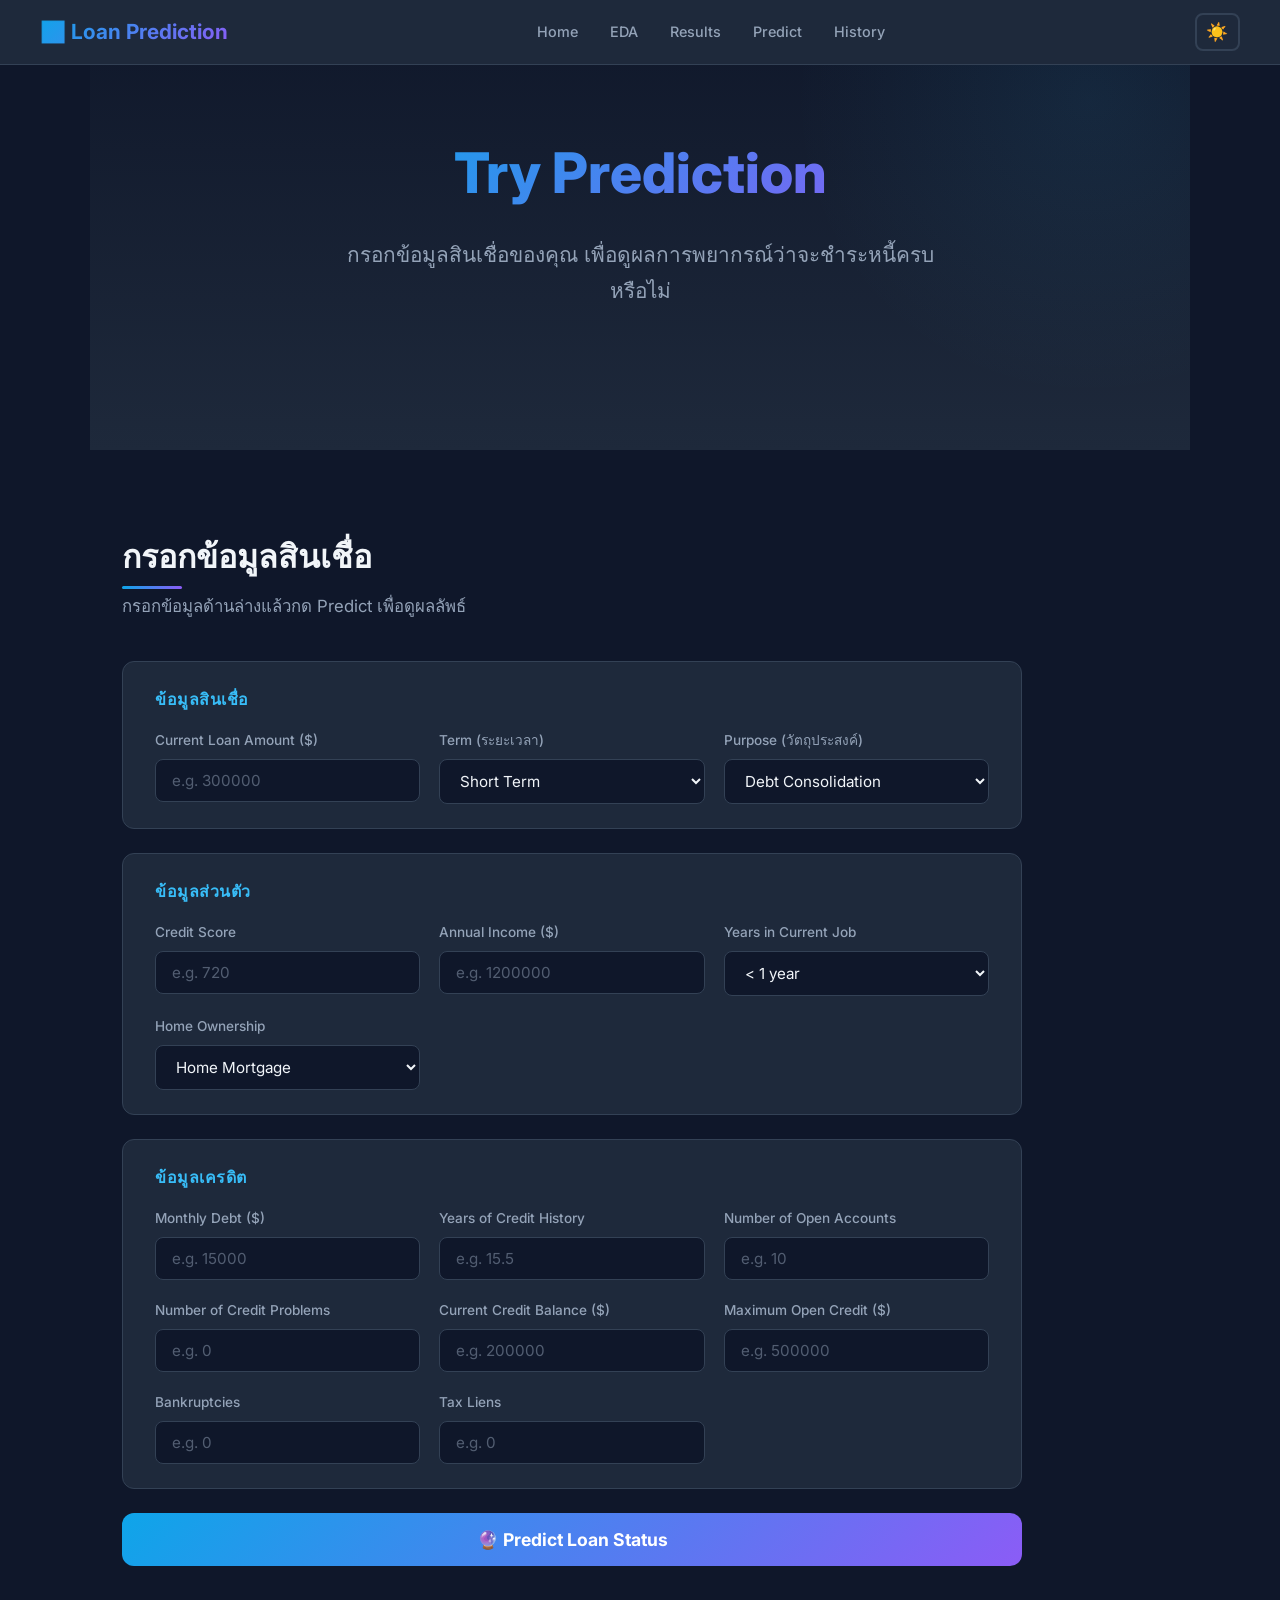
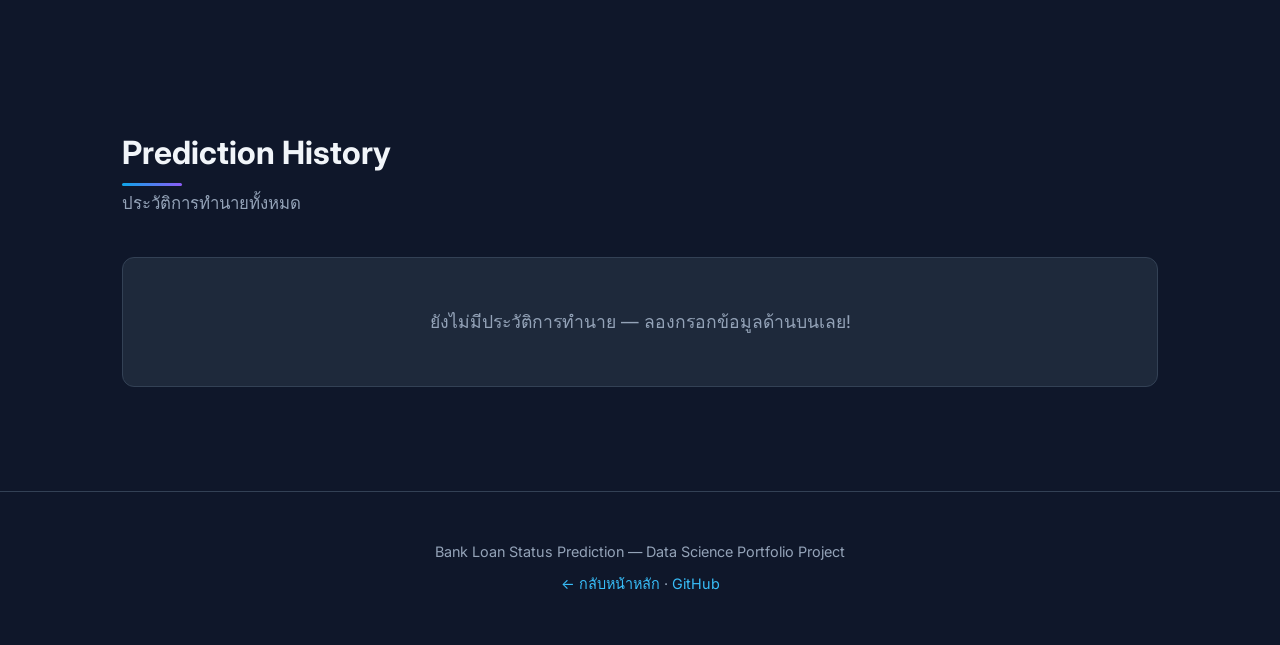
==== predict.html @ 28077593 "Add prediction page with interactive loan status prediction - predict.html: form to input loan data," ====
<!DOCTYPE html>
<html lang="th">
<head>
    <meta charset="UTF-8">
    <meta name="viewport" content="width=device-width, initial-scale=1.0">
    <title>Loan Prediction | Bank Loan Status</title>
    <link rel="preconnect" href="https://fonts.googleapis.com">
    <link rel="preconnect" href="https://fonts.gstatic.com" crossorigin>
    <link href="https://fonts.googleapis.com/css2?family=Inter:wght@400;500;600;700;800&display=swap" rel="stylesheet">
    <link rel="stylesheet" href="style.css">
</head>
<body>

    <!-- Navigation -->
    <nav>
        <div class="nav-container">
            <a href="index.html" class="logo">📊 Loan Prediction</a>
            <ul class="nav-links">
                <li><a href="index.html">Home</a></li>
                <li><a href="index.html#eda">EDA</a></li>
                <li><a href="index.html#results">Results</a></li>
                <li><a href="#predict-form">Predict</a></li>
                <li><a href="#history">History</a></li>
            </ul>
            <div style="display:flex;align-items:center;gap:0.8rem;">
                <button class="theme-toggle" aria-label="Toggle theme">☀️</button>
                <div class="hamburger">
                    <span></span><span></span><span></span>
                </div>
            </div>
        </div>
    </nav>

    <!-- Hero -->
    <section class="hero" style="min-height:50vh;padding-top:5rem;">
        <div class="hero-content">
            <h1>Try Prediction</h1>
            <p class="tagline">กรอกข้อมูลสินเชื่อของคุณ เพื่อดูผลการพยากรณ์ว่าจะชำระหนี้ครบหรือไม่</p>
        </div>
    </section>

    <!-- Prediction Form -->
    <section id="predict-form" class="fade-in">
        <h2 class="section-title">กรอกข้อมูลสินเชื่อ</h2>
        <p class="section-subtitle">กรอกข้อมูลด้านล่างแล้วกด Predict เพื่อดูผลลัพธ์</p>

        <form id="loanForm" class="predict-form">
            <!-- Row 1: Loan Info -->
            <div class="form-section">
                <h3 class="form-section-title">ข้อมูลสินเชื่อ</h3>
                <div class="form-grid">
                    <div class="form-group">
                        <label for="loanAmount">Current Loan Amount ($)</label>
                        <input type="number" id="loanAmount" placeholder="e.g. 300000" required>
                    </div>
                    <div class="form-group">
                        <label for="term">Term (ระยะเวลา)</label>
                        <select id="term" required>
                            <option value="Short Term">Short Term</option>
                            <option value="Long Term">Long Term</option>
                        </select>
                    </div>
                    <div class="form-group">
                        <label for="purpose">Purpose (วัตถุประสงค์)</label>
                        <select id="purpose" required>
                            <option value="Debt Consolidation">Debt Consolidation</option>
                            <option value="Home Improvements">Home Improvements</option>
                            <option value="Buy House">Buy House</option>
                            <option value="Buy a Car">Buy a Car</option>
                            <option value="Business Loan">Business Loan</option>
                            <option value="Medical Bills">Medical Bills</option>
                            <option value="Take a Trip">Take a Trip</option>
                            <option value="Educational Expenses">Educational Expenses</option>
                            <option value="small_business">Small Business</option>
                            <option value="wedding">Wedding</option>
                            <option value="major_purchase">Major Purchase</option>
                            <option value="moving">Moving</option>
                            <option value="vacation">Vacation</option>
                            <option value="renewable_energy">Renewable Energy</option>
                            <option value="Other">Other</option>
                        </select>
                    </div>
                </div>
            </div>

            <!-- Row 2: Personal Info -->
            <div class="form-section">
                <h3 class="form-section-title">ข้อมูลส่วนตัว</h3>
                <div class="form-grid">
                    <div class="form-group">
                        <label for="creditScore">Credit Score</label>
                        <input type="number" id="creditScore" placeholder="e.g. 720" min="300" max="850" required>
                    </div>
                    <div class="form-group">
                        <label for="annualIncome">Annual Income ($)</label>
                        <input type="number" id="annualIncome" placeholder="e.g. 1200000" required>
                    </div>
                    <div class="form-group">
                        <label for="yearsJob">Years in Current Job</label>
                        <select id="yearsJob" required>
                            <option value="0">< 1 year</option>
                            <option value="1">1 year</option>
                            <option value="2">2 years</option>
                            <option value="3">3 years</option>
                            <option value="4">4 years</option>
                            <option value="5">5 years</option>
                            <option value="6">6 years</option>
                            <option value="7">7 years</option>
                            <option value="8">8 years</option>
                            <option value="9">9 years</option>
                            <option value="10">10+ years</option>
                        </select>
                    </div>
                    <div class="form-group">
                        <label for="homeOwnership">Home Ownership</label>
                        <select id="homeOwnership" required>
                            <option value="Home Mortgage">Home Mortgage</option>
                            <option value="Own Home">Own Home</option>
                            <option value="Rent">Rent</option>
                            <option value="HaveMortgage">Have Mortgage</option>
                        </select>
                    </div>
                </div>
            </div>

            <!-- Row 3: Credit Info -->
            <div class="form-section">
                <h3 class="form-section-title">ข้อมูลเครดิต</h3>
                <div class="form-grid">
                    <div class="form-group">
                        <label for="monthlyDebt">Monthly Debt ($)</label>
                        <input type="number" id="monthlyDebt" step="0.01" placeholder="e.g. 15000" required>
                    </div>
                    <div class="form-group">
                        <label for="creditHistory">Years of Credit History</label>
                        <input type="number" id="creditHistory" step="0.1" placeholder="e.g. 15.5" required>
                    </div>
                    <div class="form-group">
                        <label for="openAccounts">Number of Open Accounts</label>
                        <input type="number" id="openAccounts" placeholder="e.g. 10" required>
                    </div>
                    <div class="form-group">
                        <label for="creditProblems">Number of Credit Problems</label>
                        <input type="number" id="creditProblems" placeholder="e.g. 0" required>
                    </div>
                    <div class="form-group">
                        <label for="creditBalance">Current Credit Balance ($)</label>
                        <input type="number" id="creditBalance" placeholder="e.g. 200000" required>
                    </div>
                    <div class="form-group">
                        <label for="maxCredit">Maximum Open Credit ($)</label>
                        <input type="number" id="maxCredit" placeholder="e.g. 500000" required>
                    </div>
                    <div class="form-group">
                        <label for="bankruptcies">Bankruptcies</label>
                        <input type="number" id="bankruptcies" placeholder="e.g. 0" required>
                    </div>
                    <div class="form-group">
                        <label for="taxLiens">Tax Liens</label>
                        <input type="number" id="taxLiens" placeholder="e.g. 0" required>
                    </div>
                </div>
            </div>

            <button type="submit" class="predict-btn">🔮 Predict Loan Status</button>
        </form>
    </section>

    <!-- Result Section -->
    <section id="result-section" class="fade-in" style="display:none;">
        <div id="result-card" class="result-card">
            <div class="result-icon" id="result-icon"></div>
            <h2 id="result-status"></h2>
            <p id="result-detail"></p>
            <div class="result-meter">
                <div class="meter-label">
                    <span>Fully Paid</span>
                    <span>Charged Off</span>
                </div>
                <div class="meter-bar">
                    <div class="meter-fill" id="meter-fill"></div>
                </div>
                <p class="meter-value" id="meter-value"></p>
            </div>
        </div>
    </section>

    <!-- History Section -->
    <section id="history" class="fade-in">
        <h2 class="section-title">Prediction History</h2>
        <p class="section-subtitle">ประวัติการทำนายทั้งหมด</p>

        <div id="history-empty" class="card" style="text-align:center;padding:3rem;">
            <p style="color:var(--text-secondary);font-size:1.1rem;">ยังไม่มีประวัติการทำนาย — ลองกรอกข้อมูลด้านบนเลย!</p>
        </div>

        <div id="history-container" style="display:none;">
            <div style="display:flex;justify-content:space-between;align-items:center;margin-bottom:1rem;">
                <span id="history-count" style="color:var(--text-secondary);"></span>
                <button class="clear-btn" id="clearHistory">ล้างประวัติทั้งหมด</button>
            </div>
            <div class="table-wrapper">
                <table class="data-table" id="history-table">
                    <thead>
                        <tr>
                            <th>#</th>
                            <th>Date</th>
                            <th>Loan Amount</th>
                            <th>Credit Score</th>
                            <th>Annual Income</th>
                            <th>Purpose</th>
                            <th>Result</th>
                            <th>Probability</th>
                        </tr>
                    </thead>
                    <tbody id="history-body"></tbody>
                </table>
            </div>
        </div>
    </section>

    <!-- Footer -->
    <footer>
        <p>Bank Loan Status Prediction — Data Science Portfolio Project</p>
        <p style="margin-top:0.5rem;">
            <a href="index.html">← กลับหน้าหลัก</a> ·
            <a href="https://github.com/Natpaphonnn/Bank_Loan" target="_blank">GitHub</a>
        </p>
    </footer>

    <script>
    // ===== Theme Toggle =====
    const themeToggle = document.querySelector('.theme-toggle');
    const savedTheme = localStorage.getItem('theme') || 'dark';
    if (savedTheme === 'light') {
        document.body.setAttribute('data-theme', 'light');
        themeToggle.textContent = '🌙';
    }
    themeToggle.addEventListener('click', () => {
        const isLight = document.body.getAttribute('data-theme') === 'light';
        if (isLight) {
            document.body.removeAttribute('data-theme');
            themeToggle.textContent = '☀️';
            localStorage.setItem('theme', 'dark');
        } else {
            document.body.setAttribute('data-theme', 'light');
            themeToggle.textContent = '🌙';
            localStorage.setItem('theme', 'light');
        }
    });

    // ===== Hamburger =====
    const hamburger = document.querySelector('.hamburger');
    const navLinks = document.querySelector('.nav-links');
    hamburger.addEventListener('click', () => navLinks.classList.toggle('active'));
    navLinks.querySelectorAll('a').forEach(a => a.addEventListener('click', () => navLinks.classList.remove('active')));

    // ===== Scroll Animation =====
    const observer = new IntersectionObserver(entries => {
        entries.forEach(e => { if (e.isIntersecting) e.target.classList.add('visible'); });
    }, { threshold: 0.1 });
    document.querySelectorAll('.fade-in').forEach(el => observer.observe(el));

    // ===== Model Data =====
    let MODEL = null;

    fetch('model_data.json')
        .then(r => r.json())
        .then(data => { MODEL = data; })
        .catch(err => console.error('Failed to load model:', err));

    // ===== Sigmoid =====
    function sigmoid(z) {
        if (z > 500) return 1;
        if (z < -500) return 0;
        return 1 / (1 + Math.exp(-z));
    }

    // ===== Prediction =====
    function predict(formData) {
        const featureValues = [];

        // Numerical features
        featureValues.push(formData.loanAmount);       // Current Loan Amount
        featureValues.push(formData.creditScore);       // Credit Score
        featureValues.push(formData.annualIncome);      // Annual Income
        featureValues.push(formData.monthlyDebt);       // Monthly Debt
        featureValues.push(formData.creditHistory);     // Years of Credit History
        featureValues.push(formData.openAccounts);      // Number of Open Accounts
        featureValues.push(formData.creditProblems);    // Number of Credit Problems
        featureValues.push(formData.creditBalance);     // Current Credit Balance
        featureValues.push(formData.maxCredit);         // Maximum Open Credit
        featureValues.push(formData.bankruptcies);      // Bankruptcies
        featureValues.push(formData.taxLiens);          // Tax Liens
        featureValues.push(formData.yearsJob);          // Years in current job

        // One-hot: Term (drop_first = Long Term, so Short Term = 1)
        featureValues.push(formData.term === 'Short Term' ? 1 : 0);

        // One-hot: Home Ownership (drop_first = HaveMortgage)
        featureValues.push(formData.homeOwnership === 'Home Mortgage' ? 1 : 0);
        featureValues.push(formData.homeOwnership === 'Own Home' ? 1 : 0);
        featureValues.push(formData.homeOwnership === 'Rent' ? 1 : 0);

        // One-hot: Purpose (drop_first = Business Loan)
        const purposeList = ['Buy House', 'Buy a Car', 'Debt Consolidation', 'Educational Expenses',
                             'Home Improvements', 'Medical Bills', 'Other', 'Take a Trip',
                             'major_purchase', 'moving', 'other', 'renewable_energy',
                             'small_business', 'vacation', 'wedding'];
        for (const p of purposeList) {
            featureValues.push(formData.purpose === p ? 1 : 0);
        }

        // Engineered features
        const dti = formData.monthlyDebt / (formData.annualIncome / 12 + 1);
        const cu = formData.creditBalance / (formData.maxCredit + 1);
        const lti = formData.loanAmount / (formData.annualIncome + 1);
        featureValues.push(isFinite(dti) ? dti : 0);
        featureValues.push(isFinite(cu) ? cu : 0);
        featureValues.push(isFinite(lti) ? lti : 0);

        // Scale features
        const scaled = featureValues.map((v, i) => {
            const mean = MODEL.scaler_mean[i];
            const scale = MODEL.scaler_scale[i];
            return scale !== 0 ? (v - mean) / scale : 0;
        });

        // Linear combination
        let z = MODEL.intercept;
        for (let i = 0; i < scaled.length; i++) {
            const s = scaled[i];
            if (isFinite(s)) {
                z += s * MODEL.coefficients[i];
            }
        }

        return sigmoid(z);
    }

    // ===== Form Submit =====
    document.getElementById('loanForm').addEventListener('submit', function(e) {
        e.preventDefault();

        if (!MODEL) {
            alert('Model is still loading, please wait...');
            return;
        }

        const formData = {
            loanAmount: parseFloat(document.getElementById('loanAmount').value),
            term: document.getElementById('term').value,
            creditScore: parseFloat(document.getElementById('creditScore').value),
            annualIncome: parseFloat(document.getElementById('annualIncome').value),
            yearsJob: parseFloat(document.getElementById('yearsJob').value),
            homeOwnership: document.getElementById('homeOwnership').value,
            purpose: document.getElementById('purpose').value,
            monthlyDebt: parseFloat(document.getElementById('monthlyDebt').value),
            creditHistory: parseFloat(document.getElementById('creditHistory').value),
            openAccounts: parseFloat(document.getElementById('openAccounts').value),
            creditProblems: parseFloat(document.getElementById('creditProblems').value),
            creditBalance: parseFloat(document.getElementById('creditBalance').value),
            maxCredit: parseFloat(document.getElementById('maxCredit').value),
            bankruptcies: parseFloat(document.getElementById('bankruptcies').value),
            taxLiens: parseFloat(document.getElementById('taxLiens').value),
        };

        const probability = predict(formData);
        const isChargedOff = probability >= 0.5;

        // Show result
        const resultSection = document.getElementById('result-section');
        resultSection.style.display = 'block';

        const resultCard = document.getElementById('result-card');
        resultCard.className = 'result-card ' + (isChargedOff ? 'result-danger' : 'result-success');

        document.getElementById('result-icon').textContent = isChargedOff ? '⚠️' : '✅';
        document.getElementById('result-status').textContent = isChargedOff ? 'Charged Off' : 'Fully Paid';
        document.getElementById('result-detail').textContent = isChargedOff
            ? 'Model ทำนายว่ามีความเสี่ยงสูงที่จะผิดนัดชำระหนี้'
            : 'Model ทำนายว่ามีแนวโน้มชำระหนี้ครบตามกำหนด';

        const meterFill = document.getElementById('meter-fill');
        meterFill.style.width = (probability * 100) + '%';
        meterFill.style.background = isChargedOff
            ? 'linear-gradient(90deg, #f59e0b, #ef4444)'
            : 'linear-gradient(90deg, #10b981, #3b82f6)';

        document.getElementById('meter-value').textContent =
            `Charged Off Probability: ${(probability * 100).toFixed(1)}%`;

        resultSection.scrollIntoView({ behavior: 'smooth', block: 'center' });

        // Save to history
        saveToHistory(formData, probability, isChargedOff);
    });

    // ===== History =====
    function getHistory() {
        return JSON.parse(localStorage.getItem('loanPredictions') || '[]');
    }

    function saveToHistory(formData, probability, isChargedOff) {
        const history = getHistory();
        history.unshift({
            date: new Date().toLocaleString('th-TH'),
            loanAmount: formData.loanAmount,
            creditScore: formData.creditScore,
            annualIncome: formData.annualIncome,
            purpose: formData.purpose,
            result: isChargedOff ? 'Charged Off' : 'Fully Paid',
            probability: (probability * 100).toFixed(1),
        });
        // Keep max 50 records
        if (history.length > 50) history.pop();
        localStorage.setItem('loanPredictions', JSON.stringify(history));
        renderHistory();
    }

    function renderHistory() {
        const history = getHistory();
        const emptyEl = document.getElementById('history-empty');
        const containerEl = document.getElementById('history-container');
        const bodyEl = document.getElementById('history-body');
        const countEl = document.getElementById('history-count');

        if (history.length === 0) {
            emptyEl.style.display = 'block';
            containerEl.style.display = 'none';
            return;
        }

        emptyEl.style.display = 'none';
        containerEl.style.display = 'block';
        countEl.textContent = `ทั้งหมด ${history.length} รายการ`;

        bodyEl.innerHTML = history.map((item, i) => `
            <tr>
                <td>${i + 1}</td>
                <td>${item.date}</td>
                <td>$${Number(item.loanAmount).toLocaleString()}</td>
                <td>${item.creditScore}</td>
                <td>$${Number(item.annualIncome).toLocaleString()}</td>
                <td>${item.purpose}</td>
                <td><span class="status-badge ${item.result === 'Charged Off' ? 'badge-danger' : 'badge-success'}">${item.result}</span></td>
                <td>${item.probability}%</td>
            </tr>
        `).join('');
    }

    document.getElementById('clearHistory').addEventListener('click', () => {
        if (confirm('ต้องการล้างประวัติการทำนายทั้งหมดหรือไม่?')) {
            localStorage.removeItem('loanPredictions');
            renderHistory();
        }
    });

    // Initial render
    renderHistory();
    </script>
</body>
</html>
---- style.css ----
/* ===== CSS Variables ===== */
:root {
    --bg-primary: #0f172a;
    --bg-secondary: #1e293b;
    --bg-card: #1e293b;
    --text-primary: #f1f5f9;
    --text-secondary: #94a3b8;
    --accent: #38bdf8;
    --accent-green: #34d399;
    --accent-red: #f87171;
    --accent-purple: #a78bfa;
    --gradient-start: #0ea5e9;
    --gradient-end: #8b5cf6;
    --border: #334155;
    --shadow: rgba(0, 0, 0, 0.3);
}

[data-theme="light"] {
    --bg-primary: #f8fafc;
    --bg-secondary: #e2e8f0;
    --bg-card: #ffffff;
    --text-primary: #1e293b;
    --text-secondary: #64748b;
    --border: #cbd5e1;
    --shadow: rgba(0, 0, 0, 0.1);
}

/* ===== Reset & Base ===== */
* {
    margin: 0;
    padding: 0;
    box-sizing: border-box;
}

html {
    scroll-behavior: smooth;
}

body {
    font-family: 'Inter', -apple-system, BlinkMacSystemFont, sans-serif;
    background-color: var(--bg-primary);
    color: var(--text-primary);
    line-height: 1.7;
    transition: background-color 0.3s, color 0.3s;
}

/* ===== Navigation ===== */
nav {
    position: fixed;
    top: 0;
    width: 100%;
    background: var(--bg-secondary);
    backdrop-filter: blur(10px);
    border-bottom: 1px solid var(--border);
    z-index: 1000;
    padding: 0 2rem;
}

nav .nav-container {
    max-width: 1200px;
    margin: 0 auto;
    display: flex;
    justify-content: space-between;
    align-items: center;
    height: 64px;
}

nav .logo {
    font-size: 1.3rem;
    font-weight: 700;
    background: linear-gradient(135deg, var(--gradient-start), var(--gradient-end));
    -webkit-background-clip: text;
    -webkit-text-fill-color: transparent;
    background-clip: text;
}

nav .nav-links {
    display: flex;
    gap: 2rem;
    list-style: none;
}

nav .nav-links a {
    color: var(--text-secondary);
    text-decoration: none;
    font-size: 0.9rem;
    font-weight: 500;
    transition: color 0.3s;
}

nav .nav-links a:hover {
    color: var(--accent);
}

.theme-toggle {
    background: none;
    border: 2px solid var(--border);
    color: var(--text-primary);
    cursor: pointer;
    padding: 0.4rem 0.6rem;
    border-radius: 8px;
    font-size: 1.1rem;
    transition: border-color 0.3s;
}

.theme-toggle:hover {
    border-color: var(--accent);
}

.hamburger {
    display: none;
    flex-direction: column;
    cursor: pointer;
    gap: 5px;
}

.hamburger span {
    width: 25px;
    height: 2px;
    background: var(--text-primary);
    transition: 0.3s;
}

/* ===== Hero Section ===== */
.hero {
    min-height: 100vh;
    display: flex;
    align-items: center;
    justify-content: center;
    text-align: center;
    padding: 6rem 2rem 4rem;
    background: linear-gradient(180deg, var(--bg-primary) 0%, var(--bg-secondary) 100%);
    position: relative;
    overflow: hidden;
}

.hero::before {
    content: '';
    position: absolute;
    width: 600px;
    height: 600px;
    background: radial-gradient(circle, rgba(56, 189, 248, 0.08) 0%, transparent 70%);
    top: -200px;
    right: -200px;
    border-radius: 50%;
}

.hero-content {
    max-width: 800px;
    z-index: 1;
}

.hero h1 {
    font-size: 3.5rem;
    font-weight: 800;
    margin-bottom: 1rem;
    background: linear-gradient(135deg, var(--gradient-start), var(--gradient-end));
    -webkit-background-clip: text;
    -webkit-text-fill-color: transparent;
    background-clip: text;
}

.hero .tagline {
    font-size: 1.3rem;
    color: var(--text-secondary);
    margin-bottom: 2rem;
    max-width: 600px;
    margin-left: auto;
    margin-right: auto;
}

.hero .stats {
    display: flex;
    justify-content: center;
    gap: 3rem;
    margin-top: 3rem;
}

.hero .stat-item {
    text-align: center;
}

.hero .stat-number {
    font-size: 2.5rem;
    font-weight: 800;
    color: var(--accent);
}

.hero .stat-label {
    font-size: 0.85rem;
    color: var(--text-secondary);
    text-transform: uppercase;
    letter-spacing: 1px;
}

/* ===== Sections ===== */
section {
    padding: 5rem 2rem;
    max-width: 1100px;
    margin: 0 auto;
}

.section-title {
    font-size: 2rem;
    font-weight: 700;
    margin-bottom: 0.5rem;
    position: relative;
    display: inline-block;
}

.section-title::after {
    content: '';
    position: absolute;
    bottom: -5px;
    left: 0;
    width: 60px;
    height: 3px;
    background: linear-gradient(90deg, var(--gradient-start), var(--gradient-end));
    border-radius: 2px;
}

.section-subtitle {
    color: var(--text-secondary);
    margin-bottom: 2.5rem;
    font-size: 1.05rem;
}

/* ===== Cards ===== */
.card {
    background: var(--bg-card);
    border: 1px solid var(--border);
    border-radius: 12px;
    padding: 2rem;
    margin-bottom: 1.5rem;
    transition: transform 0.3s, box-shadow 0.3s;
}

.card:hover {
    transform: translateY(-3px);
    box-shadow: 0 8px 30px var(--shadow);
}

.card h3 {
    font-size: 1.2rem;
    margin-bottom: 0.8rem;
    color: var(--accent);
}

.card p {
    color: var(--text-secondary);
    line-height: 1.8;
}

/* ===== Grid Layouts ===== */
.grid-2 {
    display: grid;
    grid-template-columns: repeat(2, 1fr);
    gap: 1.5rem;
}

.grid-3 {
    display: grid;
    grid-template-columns: repeat(3, 1fr);
    gap: 1.5rem;
}

/* ===== Data Overview Table ===== */
.data-table {
    width: 100%;
    border-collapse: collapse;
    margin-top: 1.5rem;
}

.data-table th,
.data-table td {
    padding: 0.8rem 1rem;
    text-align: left;
    border-bottom: 1px solid var(--border);
}

.data-table th {
    color: var(--accent);
    font-weight: 600;
    font-size: 0.9rem;
    text-transform: uppercase;
    letter-spacing: 0.5px;
}

.data-table td {
    color: var(--text-secondary);
    font-size: 0.95rem;
}

.data-table tr:hover td {
    color: var(--text-primary);
}

/* ===== Chart Images ===== */
.chart-container {
    background: var(--bg-card);
    border: 1px solid var(--border);
    border-radius: 12px;
    padding: 1.5rem;
    margin-bottom: 1.5rem;
    text-align: center;
}

.chart-container img {
    max-width: 100%;
    height: auto;
    border-radius: 8px;
}

.chart-container .chart-caption {
    margin-top: 0.8rem;
    color: var(--text-secondary);
    font-size: 0.9rem;
    font-style: italic;
}

/* ===== Methodology Timeline ===== */
.timeline {
    position: relative;
    padding-left: 2rem;
}

.timeline::before {
    content: '';
    position: absolute;
    left: 0;
    top: 0;
    bottom: 0;
    width: 2px;
    background: linear-gradient(180deg, var(--gradient-start), var(--gradient-end));
}

.timeline-item {
    position: relative;
    margin-bottom: 2rem;
    padding-left: 1.5rem;
}

.timeline-item::before {
    content: '';
    position: absolute;
    left: -2.35rem;
    top: 0.5rem;
    width: 12px;
    height: 12px;
    border-radius: 50%;
    background: var(--accent);
    border: 2px solid var(--bg-primary);
}

.timeline-item h3 {
    color: var(--accent);
    font-size: 1.1rem;
    margin-bottom: 0.3rem;
}

.timeline-item .step-number {
    font-size: 0.75rem;
    color: var(--accent-purple);
    text-transform: uppercase;
    letter-spacing: 1px;
    font-weight: 600;
}

.timeline-item p {
    color: var(--text-secondary);
}

/* ===== Results Metrics ===== */
.metric-card {
    background: var(--bg-card);
    border: 1px solid var(--border);
    border-radius: 12px;
    padding: 1.5rem;
    text-align: center;
}

.metric-value {
    font-size: 2.2rem;
    font-weight: 800;
    background: linear-gradient(135deg, var(--gradient-start), var(--gradient-end));
    -webkit-background-clip: text;
    -webkit-text-fill-color: transparent;
    background-clip: text;
}

.metric-label {
    color: var(--text-secondary);
    font-size: 0.85rem;
    text-transform: uppercase;
    letter-spacing: 1px;
    margin-top: 0.3rem;
}

/* ===== Insights ===== */
.insight-item {
    display: flex;
    gap: 1rem;
    margin-bottom: 1.5rem;
    padding: 1.5rem;
    background: var(--bg-card);
    border: 1px solid var(--border);
    border-radius: 12px;
    border-left: 4px solid var(--accent);
}

.insight-icon {
    font-size: 1.5rem;
    flex-shrink: 0;
}

.insight-item h4 {
    color: var(--text-primary);
    margin-bottom: 0.3rem;
}

.insight-item p {
    color: var(--text-secondary);
    font-size: 0.95rem;
}

/* ===== Tags ===== */
.tag {
    display: inline-block;
    padding: 0.3rem 0.8rem;
    background: rgba(56, 189, 248, 0.1);
    color: var(--accent);
    border-radius: 20px;
    font-size: 0.8rem;
    font-weight: 500;
    margin: 0.2rem;
}

/* ===== Footer ===== */
footer {
    text-align: center;
    padding: 3rem 2rem;
    border-top: 1px solid var(--border);
    color: var(--text-secondary);
    font-size: 0.9rem;
}

footer a {
    color: var(--accent);
    text-decoration: none;
}

/* ===== Scroll Animation ===== */
.fade-in {
    opacity: 0;
    transform: translateY(30px);
    transition: opacity 0.6s ease, transform 0.6s ease;
}

.fade-in.visible {
    opacity: 1;
    transform: translateY(0);
}

/* ===== Prediction Form ===== */
.predict-form {
    max-width: 900px;
}

.form-section {
    background: var(--bg-card);
    border: 1px solid var(--border);
    border-radius: 12px;
    padding: 1.5rem 2rem;
    margin-bottom: 1.5rem;
}

.form-section-title {
    color: var(--accent);
    font-size: 1rem;
    font-weight: 600;
    margin-bottom: 1rem;
    text-transform: uppercase;
    letter-spacing: 0.5px;
}

.form-grid {
    display: grid;
    grid-template-columns: repeat(auto-fill, minmax(220px, 1fr));
    gap: 1.2rem;
}

.form-group {
    display: flex;
    flex-direction: column;
}

.form-group label {
    font-size: 0.85rem;
    color: var(--text-secondary);
    margin-bottom: 0.4rem;
    font-weight: 500;
}

.form-group input,
.form-group select {
    padding: 0.7rem 1rem;
    border: 1px solid var(--border);
    border-radius: 8px;
    background: var(--bg-primary);
    color: var(--text-primary);
    font-size: 0.95rem;
    font-family: inherit;
    transition: border-color 0.3s;
}

.form-group input:focus,
.form-group select:focus {
    outline: none;
    border-color: var(--accent);
    box-shadow: 0 0 0 3px rgba(56, 189, 248, 0.15);
}

.form-group input::placeholder {
    color: var(--text-secondary);
    opacity: 0.5;
}

.predict-btn {
    display: block;
    width: 100%;
    padding: 1rem;
    margin-top: 0.5rem;
    border: none;
    border-radius: 12px;
    background: linear-gradient(135deg, var(--gradient-start), var(--gradient-end));
    color: white;
    font-size: 1.1rem;
    font-weight: 700;
    font-family: inherit;
    cursor: pointer;
    transition: transform 0.2s, box-shadow 0.2s;
}

.predict-btn:hover {
    transform: translateY(-2px);
    box-shadow: 0 6px 20px rgba(14, 165, 233, 0.3);
}

.predict-btn:active {
    transform: translateY(0);
}

/* ===== Result Card ===== */
.result-card {
    text-align: center;
    padding: 3rem 2rem;
    border-radius: 16px;
    border: 2px solid var(--border);
    background: var(--bg-card);
    max-width: 600px;
    margin: 0 auto;
}

.result-card.result-success {
    border-color: #10b981;
    background: linear-gradient(180deg, rgba(16, 185, 129, 0.05) 0%, var(--bg-card) 100%);
}

.result-card.result-danger {
    border-color: #ef4444;
    background: linear-gradient(180deg, rgba(239, 68, 68, 0.05) 0%, var(--bg-card) 100%);
}

.result-icon {
    font-size: 3.5rem;
    margin-bottom: 0.5rem;
}

.result-card h2 {
    font-size: 2rem;
    margin-bottom: 0.5rem;
}

.result-success h2 { color: #10b981; }
.result-danger h2 { color: #ef4444; }

.result-card p {
    color: var(--text-secondary);
    margin-bottom: 1.5rem;
}

.result-meter {
    max-width: 400px;
    margin: 0 auto;
}

.meter-label {
    display: flex;
    justify-content: space-between;
    font-size: 0.8rem;
    color: var(--text-secondary);
    margin-bottom: 0.4rem;
}

.meter-bar {
    height: 12px;
    background: var(--bg-primary);
    border-radius: 6px;
    overflow: hidden;
    border: 1px solid var(--border);
}

.meter-fill {
    height: 100%;
    border-radius: 6px;
    transition: width 0.8s ease;
}

.meter-value {
    margin-top: 0.5rem;
    font-size: 0.9rem;
    color: var(--text-secondary);
    font-weight: 600;
}

/* ===== Status Badge ===== */
.status-badge {
    display: inline-block;
    padding: 0.25rem 0.7rem;
    border-radius: 20px;
    font-size: 0.8rem;
    font-weight: 600;
}

.badge-success {
    background: rgba(16, 185, 129, 0.15);
    color: #10b981;
}

.badge-danger {
    background: rgba(239, 68, 68, 0.15);
    color: #ef4444;
}

/* ===== Clear Button ===== */
.clear-btn {
    padding: 0.5rem 1rem;
    border: 1px solid var(--accent-red);
    border-radius: 8px;
    background: transparent;
    color: var(--accent-red);
    font-size: 0.85rem;
    font-family: inherit;
    cursor: pointer;
    transition: background 0.3s;
}

.clear-btn:hover {
    background: rgba(248, 113, 113, 0.1);
}

/* ===== Table Wrapper ===== */
.table-wrapper {
    overflow-x: auto;
    border-radius: 12px;
    border: 1px solid var(--border);
}

.table-wrapper .data-table {
    margin-top: 0;
}

/* ===== Logo Link ===== */
nav .logo {
    text-decoration: none;
}

/* ===== Responsive ===== */
@media (max-width: 768px) {
    .hero h1 {
        font-size: 2.2rem;
    }

    .hero .stats {
        flex-direction: column;
        gap: 1.5rem;
    }

    .grid-2, .grid-3 {
        grid-template-columns: 1fr;
    }

    nav .nav-links {
        display: none;
        position: absolute;
        top: 64px;
        left: 0;
        right: 0;
        background: var(--bg-secondary);
        flex-direction: column;
        padding: 1rem 2rem;
        gap: 1rem;
        border-bottom: 1px solid var(--border);
    }

    nav .nav-links.active {
        display: flex;
    }

    .hamburger {
        display: flex;
    }

    section {
        padding: 3rem 1.5rem;
    }
}
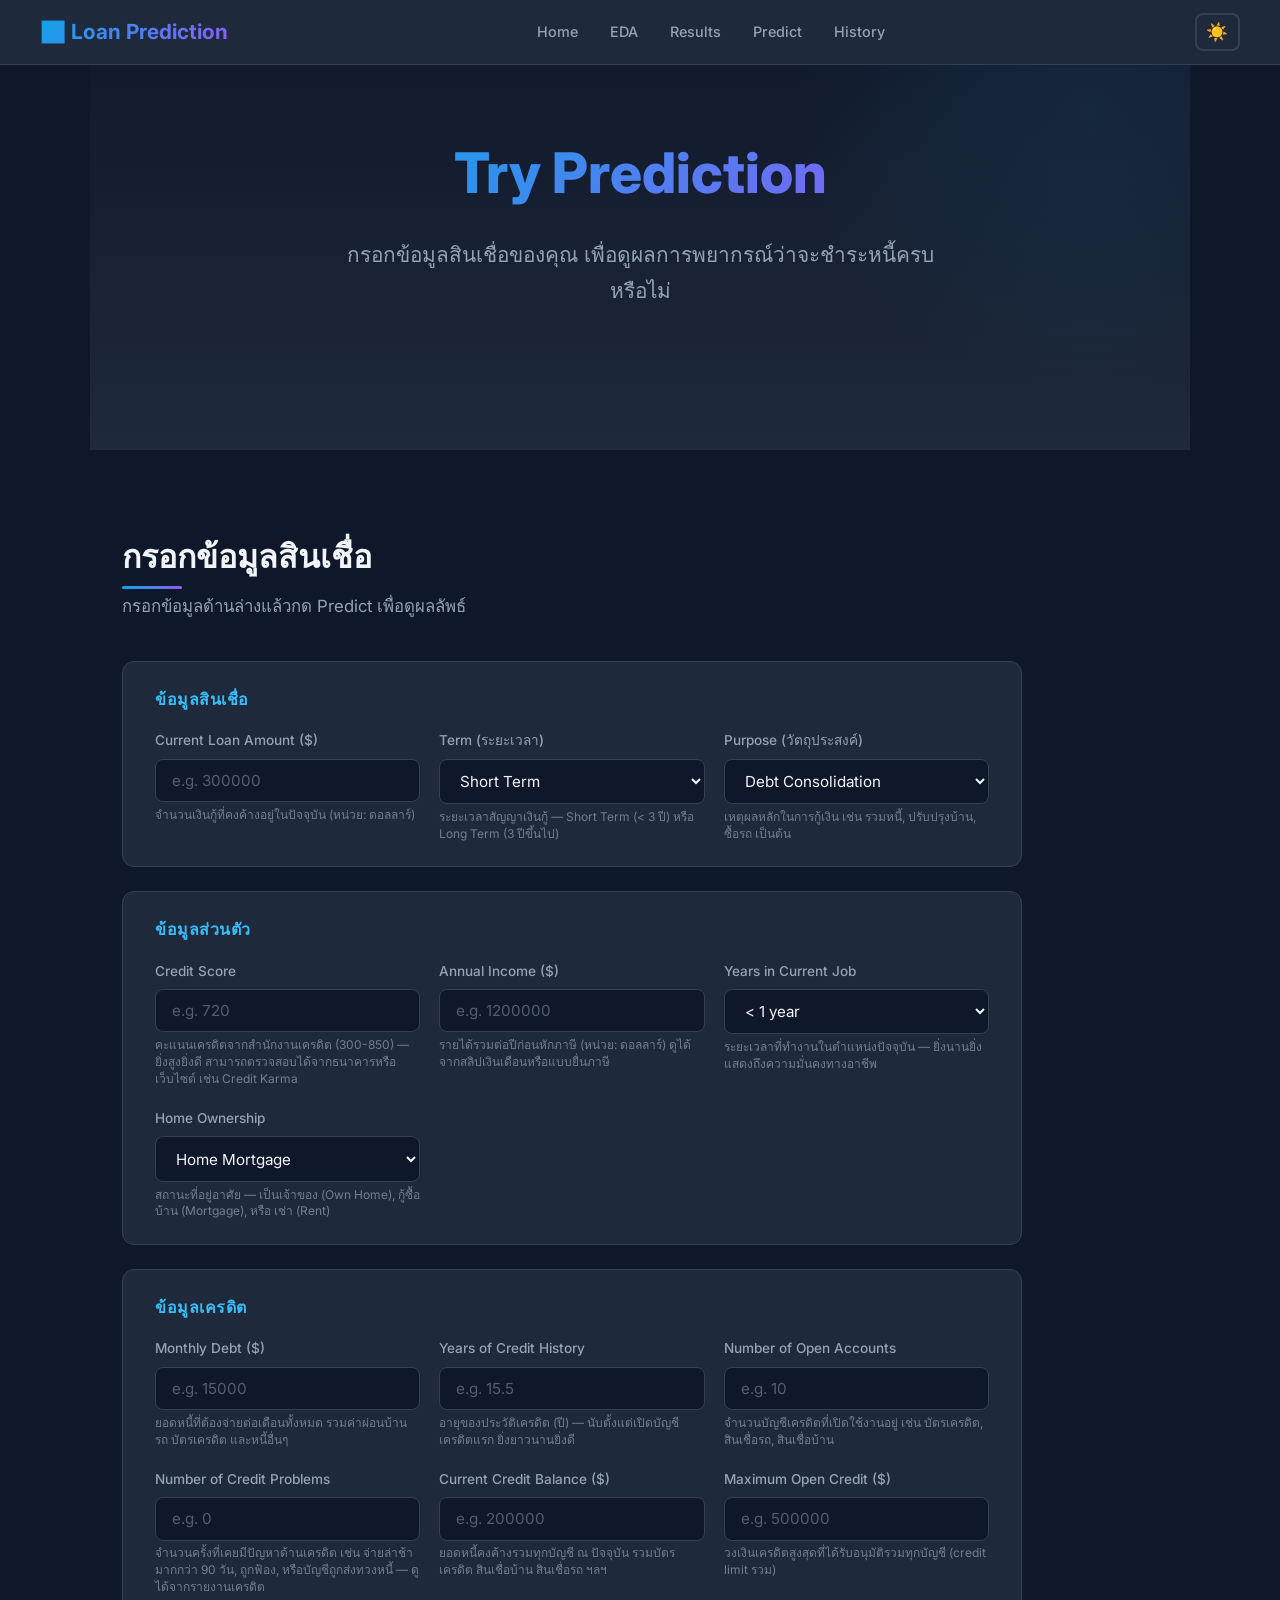
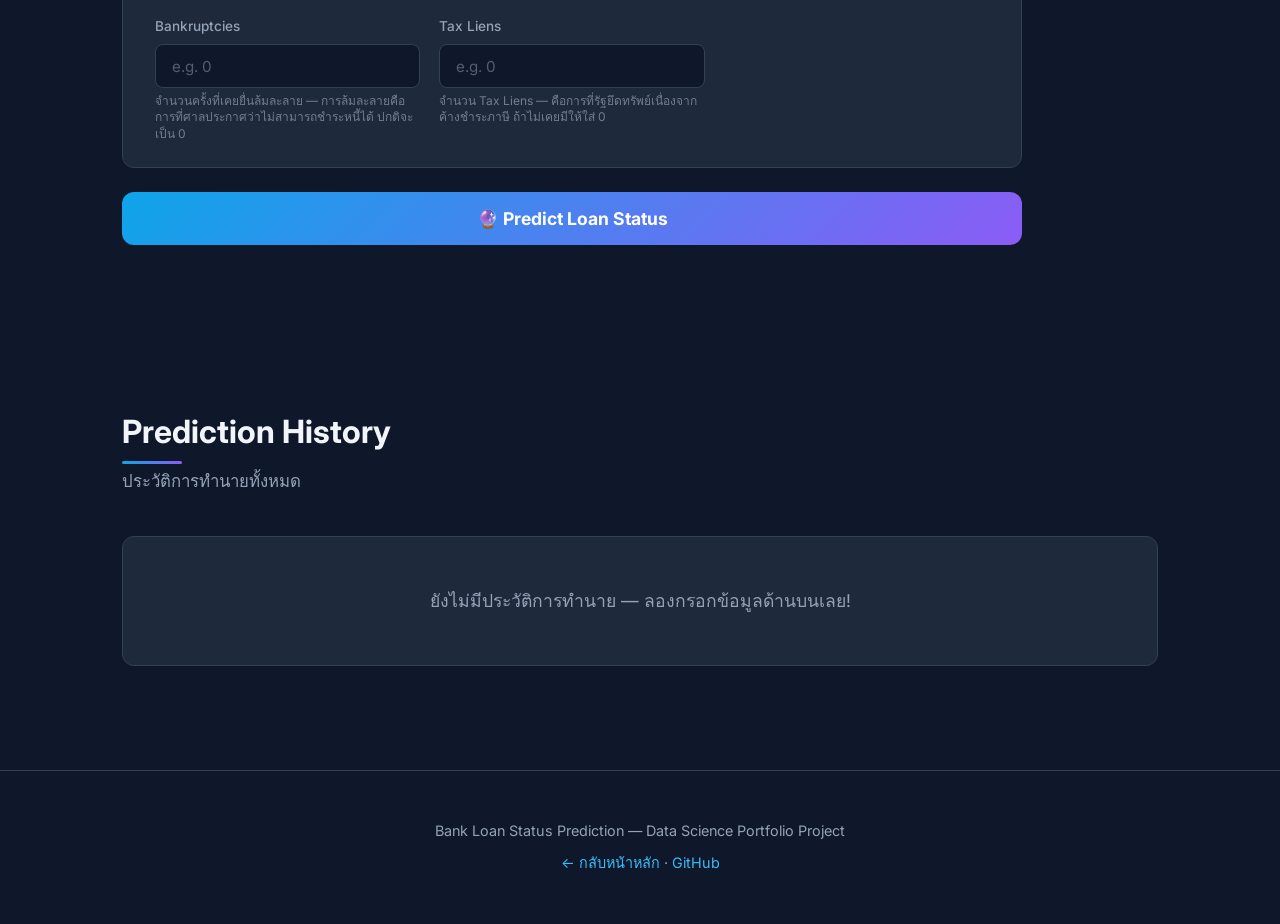
==== commit a30fe179: "Add field descriptions/hints to prediction form - เพิ่มคำอธิบายภาษาไทยใต้ทุก field อธิบายว่าแต่ละตัว" ====
--- a/predict.html
+++ b/predict.html
@@ -52,6 +52,7 @@
                     <div class="form-group">
                         <label for="loanAmount">Current Loan Amount ($)</label>
                         <input type="number" id="loanAmount" placeholder="e.g. 300000" required>
+                        <span class="form-hint">จำนวนเงินกู้ที่คงค้างอยู่ในปัจจุบัน (หน่วย: ดอลลาร์)</span>
                     </div>
                     <div class="form-group">
                         <label for="term">Term (ระยะเวลา)</label>
@@ -59,6 +60,7 @@
                             <option value="Short Term">Short Term</option>
                             <option value="Long Term">Long Term</option>
                         </select>
+                        <span class="form-hint">ระยะเวลาสัญญาเงินกู้ — Short Term (< 3 ปี) หรือ Long Term (3 ปีขึ้นไป)</span>
                     </div>
                     <div class="form-group">
                         <label for="purpose">Purpose (วัตถุประสงค์)</label>
@@ -79,6 +81,7 @@
                             <option value="renewable_energy">Renewable Energy</option>
                             <option value="Other">Other</option>
                         </select>
+                        <span class="form-hint">เหตุผลหลักในการกู้เงิน เช่น รวมหนี้, ปรับปรุงบ้าน, ซื้อรถ เป็นต้น</span>
                     </div>
                 </div>
             </div>
@@ -90,10 +93,12 @@
                     <div class="form-group">
                         <label for="creditScore">Credit Score</label>
                         <input type="number" id="creditScore" placeholder="e.g. 720" min="300" max="850" required>
+                        <span class="form-hint">คะแนนเครดิตจากสำนักงานเครดิต (300-850) — ยิ่งสูงยิ่งดี สามารถตรวจสอบได้จากธนาคารหรือเว็บไซต์ เช่น Credit Karma</span>
                     </div>
                     <div class="form-group">
                         <label for="annualIncome">Annual Income ($)</label>
                         <input type="number" id="annualIncome" placeholder="e.g. 1200000" required>
+                        <span class="form-hint">รายได้รวมต่อปีก่อนหักภาษี (หน่วย: ดอลลาร์) ดูได้จากสลิปเงินเดือนหรือแบบยื่นภาษี</span>
                     </div>
                     <div class="form-group">
                         <label for="yearsJob">Years in Current Job</label>
@@ -110,6 +115,7 @@
                             <option value="9">9 years</option>
                             <option value="10">10+ years</option>
                         </select>
+                        <span class="form-hint">ระยะเวลาที่ทำงานในตำแหน่งปัจจุบัน — ยิ่งนานยิ่งแสดงถึงความมั่นคงทางอาชีพ</span>
                     </div>
                     <div class="form-group">
                         <label for="homeOwnership">Home Ownership</label>
@@ -119,6 +125,7 @@
                             <option value="Rent">Rent</option>
                             <option value="HaveMortgage">Have Mortgage</option>
                         </select>
+                        <span class="form-hint">สถานะที่อยู่อาศัย — เป็นเจ้าของ (Own Home), กู้ซื้อบ้าน (Mortgage), หรือ เช่า (Rent)</span>
                     </div>
                 </div>
             </div>
@@ -130,34 +137,42 @@
                     <div class="form-group">
                         <label for="monthlyDebt">Monthly Debt ($)</label>
                         <input type="number" id="monthlyDebt" step="0.01" placeholder="e.g. 15000" required>
+                        <span class="form-hint">ยอดหนี้ที่ต้องจ่ายต่อเดือนทั้งหมด รวมค่าผ่อนบ้าน รถ บัตรเครดิต และหนี้อื่นๆ</span>
                     </div>
                     <div class="form-group">
                         <label for="creditHistory">Years of Credit History</label>
                         <input type="number" id="creditHistory" step="0.1" placeholder="e.g. 15.5" required>
+                        <span class="form-hint">อายุของประวัติเครดิต (ปี) — นับตั้งแต่เปิดบัญชีเครดิตแรก ยิ่งยาวนานยิ่งดี</span>
                     </div>
                     <div class="form-group">
                         <label for="openAccounts">Number of Open Accounts</label>
                         <input type="number" id="openAccounts" placeholder="e.g. 10" required>
+                        <span class="form-hint">จำนวนบัญชีเครดิตที่เปิดใช้งานอยู่ เช่น บัตรเครดิต, สินเชื่อรถ, สินเชื่อบ้าน</span>
                     </div>
                     <div class="form-group">
                         <label for="creditProblems">Number of Credit Problems</label>
                         <input type="number" id="creditProblems" placeholder="e.g. 0" required>
+                        <span class="form-hint">จำนวนครั้งที่เคยมีปัญหาด้านเครดิต เช่น จ่ายล่าช้ามากกว่า 90 วัน, ถูกฟ้อง, หรือบัญชีถูกส่งทวงหนี้ — ดูได้จากรายงานเครดิต</span>
                     </div>
                     <div class="form-group">
                         <label for="creditBalance">Current Credit Balance ($)</label>
                         <input type="number" id="creditBalance" placeholder="e.g. 200000" required>
+                        <span class="form-hint">ยอดหนี้คงค้างรวมทุกบัญชี ณ ปัจจุบัน รวมบัตรเครดิต สินเชื่อบ้าน สินเชื่อรถ ฯลฯ</span>
                     </div>
                     <div class="form-group">
                         <label for="maxCredit">Maximum Open Credit ($)</label>
                         <input type="number" id="maxCredit" placeholder="e.g. 500000" required>
+                        <span class="form-hint">วงเงินเครดิตสูงสุดที่ได้รับอนุมัติรวมทุกบัญชี (credit limit รวม)</span>
                     </div>
                     <div class="form-group">
                         <label for="bankruptcies">Bankruptcies</label>
                         <input type="number" id="bankruptcies" placeholder="e.g. 0" required>
+                        <span class="form-hint">จำนวนครั้งที่เคยยื่นล้มละลาย — การล้มละลายคือการที่ศาลประกาศว่าไม่สามารถชำระหนี้ได้ ปกติจะเป็น 0</span>
                     </div>
                     <div class="form-group">
                         <label for="taxLiens">Tax Liens</label>
                         <input type="number" id="taxLiens" placeholder="e.g. 0" required>
+                        <span class="form-hint">จำนวน Tax Liens — คือการที่รัฐยึดทรัพย์เนื่องจากค้างชำระภาษี ถ้าไม่เคยมีให้ใส่ 0</span>
                     </div>
                 </div>
             </div>
--- a/style.css
+++ b/style.css
@@ -525,6 +525,14 @@
     opacity: 0.5;
 }
 
+.form-hint {
+    font-size: 0.75rem;
+    color: var(--text-secondary);
+    opacity: 0.7;
+    margin-top: 0.3rem;
+    line-height: 1.4;
+}
+
 .predict-btn {
     display: block;
     width: 100%;
